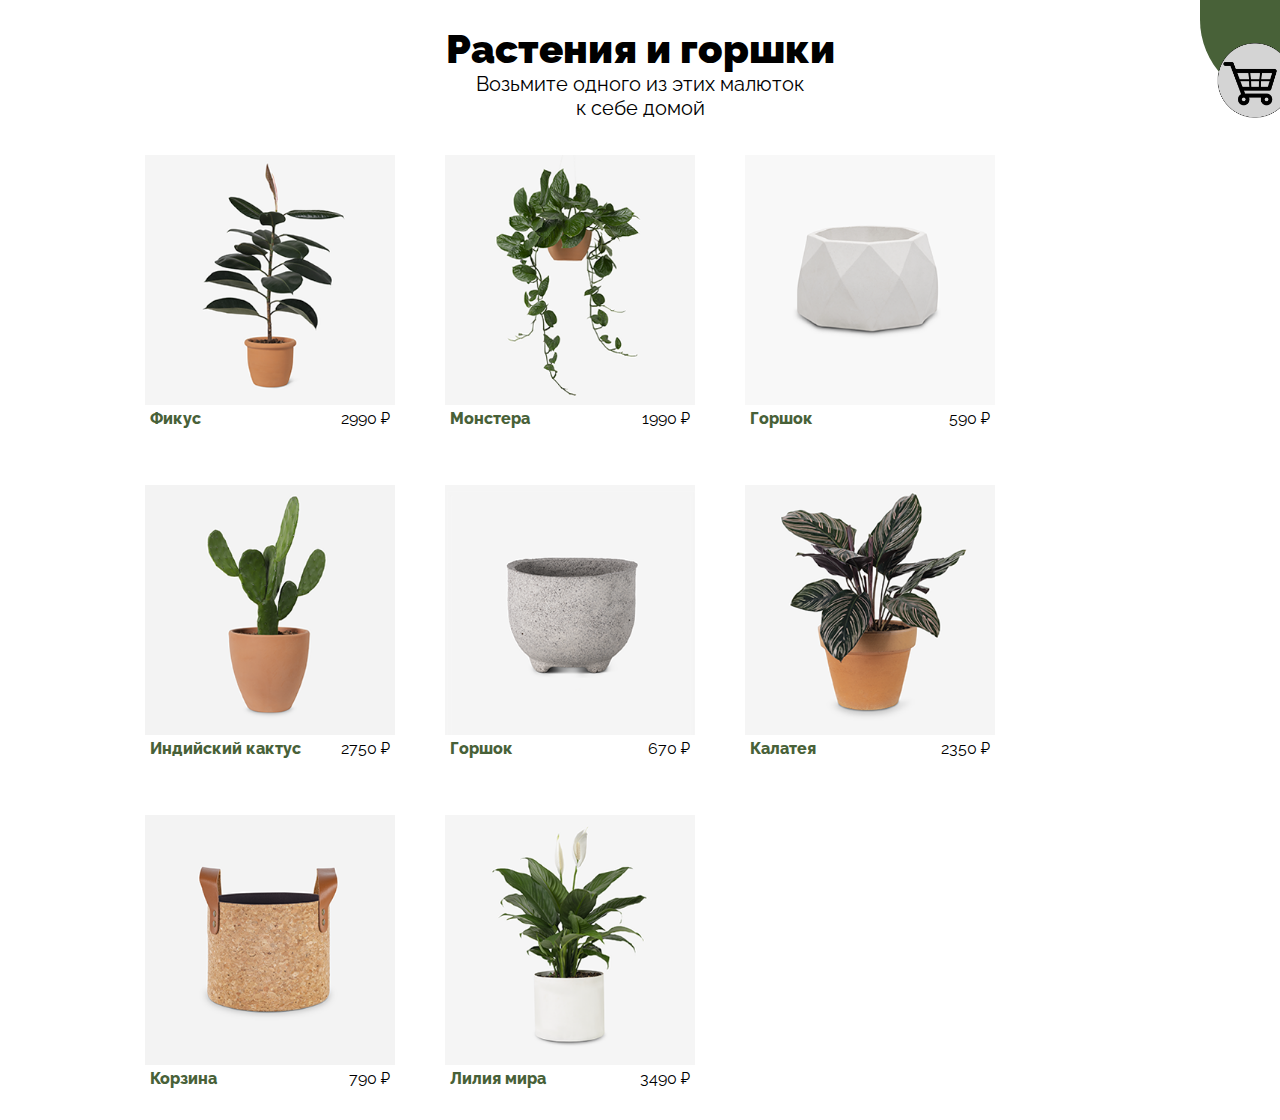
==== shop.html @ bb047523 "New site" ====
<!DOCTYPE html>
<html lang="ru">
<head>
    <meta charset="UTF-8">
    <meta http-equiv="X-UA-Compatible" content="IE=edge">
    <meta name="viewport" content="width=device-width, initial-scale=1.0">
    <link rel= "stylesheet" href="css/style.css"> 
    <title>Shop</title>
</head>
<body>
    <section id="sec8">
        <div id="sec8__title">
            Растения и горшки
        </div> 
        <div id="sec8__subtitle">
            Возьмите одного из этих малюток <br>к себе домой
        </div>
        <div id="sec8__label">
            <img src="img/cart.png" width="80px" class="js-open-modal" data-modal="1" alt="" id="sec8__label-logo">            
        </div>
        <div id="sec8__goods">
            <div class="sec8__item">
                <img src="img/plant8_1.png" width = 250px alt="plant1">
                <div class="sec8__item-name">
                    Фикус
                </div>
                <div class="sec8__item-cost">
                    2990 ₽
                </div>
            </div>
            <div class="sec8__item">
                <img src="img/plant8_2.png" width = 250px alt="plant1">
                <div class="sec8__item-name">
                    Монстера
                </div>
                <div class="sec8__item-cost">
                    1990 ₽
                </div>
            </div>
            <div class="sec8__item">
                <img src="img/plant8_3.png" width = 250px alt="plant1">
                <div class="sec8__item-name">
                    Горшок
                </div>
                <div class="sec8__item-cost">
                    590 ₽
                </div>
            </div>
            <div class="sec8__item">
                <img src="img/plant8_4.png" width = 250px alt="plant1">
                <div class="sec8__item-name">
                    Индийский кактус 
                </div>
                <div class="sec8__item-cost">
                    2750 ₽
                </div>
            </div>
            <div class="sec8__item">
                <img src="img/plant8_5.png" width = 250px alt="plant1">
                <div class="sec8__item-name">
                    Горшок
                </div>
                <div class="sec8__item-cost">
                    670 ₽
                </div>
            </div>
            <div class="sec8__item">
                <img src="img/plant8_6.png" width = 250px alt="plant1">
                <div class="sec8__item-name">
                    Калатея
                </div>
                <div class="sec8__item-cost">
                    2350 ₽
                </div>
            </div>
            <div class="sec8__item">
                <img src="img/plant8_7.png" width = 250px alt="plant1">
                <div class="sec8__item-name">
                    Корзина
                </div>
                <div class="sec8__item-cost">
                    790 ₽
                </div>
            </div>
            <div class="sec8__item">
                <img src="img/plant8_8.png" width = 250px alt="plant1">
                <div class="sec8__item-name">
                    Лилия мира
                </div>
                <div class="sec8__item-cost">
                    3490 ₽
                </div>
            </div>
            
        </div>
</section>
<div class="modal" data-modal="1">
    <!--   Svg иконка для закрытия окна  -->
    <svg class="modal__cross js-modal-close" xmlns="http://www.w3.org/2000/svg"               viewBox="0 0 24 24"><path d="M23.954 21.03l-9.184-9.095 9.092-9.174-2.832-2.807-9.09 9.179-9.176-9.088-2.81 2.81 9.186 9.105-9.095 9.184 2.81 2.81 9.112-9.192 9.18 9.1z"/></svg>
    <p class="modal__title">В вашей корзине пусто</p>
 </div>
 <!-- Подложка под модальным окном -->
 <div class="overlay js-overlay-modal"></div>
     
 <!-- Подключение javascript -->
 <script src="js/modal.js"></script>
 <script src="js/animate.js"></script>
</body>
</html>
---- css/style.css ----
@import url('https://fonts.googleapis.com/css2?family=Raleway:wght@100;200;300;600;900&display=swap');

body {
    font-family: 'Raleway', sans-serif;
    padding: 0;
    margin: 0;
}

.clearfix:after {
    content: '';
    display: table;
    width: 100%;
    clear: both;
}

div {
    box-sizing: border-box;
}

header {
    background: url(../img/Background.png) no-repeat center top / cover;
    height: 100%;
    overflow: hidden;
}

.container {
    width: 1000px;
    margin: 0 auto;
}

nav {
    float: right;
}

.menu__list {
    padding: 0;
    margin: 40px 80px 0 0;
    display: flex;
}

.sub-menu__list>li {
    margin-top: 30px;
}

.menu__list>li:hover .sub-menu__list{
    display: block;
}

.menu li {
    display: block;
    margin-right: 20px;
}

.menu a {
    font-family: 'Raleway', sans-serif;
    font-size: 20px;
    color: #fff;
    text-decoration: none;
    text-transform: uppercase;
}

.sub-menu__list {
    display: none;
    position: absolute;
    left: 1005px;
    top: 60px;
}

.link-hover-center a {
    display: inline-block;
    color: #fff;
    line-height: 1;
    text-decoration: none;
    cursor: pointer;
    position: relative;
}
.link-hover-center a:after {
    display: block;
    content: "";
    background-color: #fff;
    height: 3px;
    width: 0%;
    left: 50%;
    position: absolute;
    -webkit-transition: width .3s ease-in-out;
    -moz--transition: width .3s ease-in-out;
    transition: width .3s ease-in-out;
    -webkit-transform: translateX(-50%);
    -moz-transform: translateX(-50%);
    transform: translateX(-50%);
}
.link-hover-center a:hover:after,
.link-hover-center a:focus:after {
    width: 100%;
}

.title {
    margin-left: 475px;
    margin-top: 180px;
    font-size: 24px;
    color: #fff;
}

.title__second {
    font-size: 75px;
    color: #fff;
    text-transform: uppercase;
    margin: 0;
    font-weight: 900;
}

.subtitle {
    margin-left: 80px;
    margin-top: 160px;
    color: #fff;
}

#firstpage_hr {
    margin-left: 0;
    margin-top: 250px;
    color: #fff;
    width: 200px;
    border: none;
	border-top: 3px solid #fff;
    border-radius: 10px;
}

.subtitle__text {
    font-size: 24px;
}

.logo {
    margin-top: 30px;
    margin-bottom: 25px;
}

#header__hr {
    border: none;
}

/* Второй экран */

#sec2 {
    background: url(../img/background2.png) no-repeat center top / cover;
    height: 100%;
}

.sec2__description {
    font-size: 24px;
    margin-left: 0;
    margin-bottom: 400px;
    padding-top: 40px;
}

.sec2__title {
    font-size: 80px;
    font-weight: 900;
    color: #2c3926;

    transform: translate(0px, 120%);
    opacity: 0;
    transition: all 0.8s ease 0s;
}

.sec2__title._active {
    transform: translate(0px, 0px);
    opacity: 1;
}

.content__item {
    width: 125px;
    float: right;
    text-align: center;
    margin: 25px 30px 100px;
}
.sec2__bg {
    height: 260px;
    margin: 0;
    width: 100%;
    background-color: #fff;
}

/* Третий экран */

#sec3 {
    max-height: 820px;
    position: relative;
}

.sec3__bg1 {
    height: 410px;
    background-color: #f2f2f2;  
}

.sec3__bg2 {
    height: 410px;
    background-color: #fff;
}

.sec3__bg3 {
    height: 550px;
    width: 1020px; 
    position: absolute;
    top: 135px;
    left: 210px;
    z-index: 1;
    background-image: url(../img/plant.png);
    background-size: cover;
}

#inst__tag {
    position: absolute;
    right: 250px;
    bottom: 100px;
    font-size: 22px;
}

#inst__logo {
    position: absolute;
    height: 30px;
    width: 30px;
    background-image: url(../img/inst.png);
    right: 210px;
    bottom: 100px;
    z-index: 2;
}

.sec3__textblock {
    height: 550px;
    width: 350px;
    background-color: #fff;
    position: absolute;
    z-index: 2;
    top: 0;
    left: 300px;
    padding: 70px 30px 20px 30px;
    margin-top: 15px;
}

.textblock__title {
    font-size: 35px;
    text-transform: uppercase;
    font-weight: 800;
}

.textblock__hr {
    width: 250px;
	border-top: 3px solid #000;
    border-radius: 10px;
    margin: 20px 0;
}

#textblock__subtitle {
    font-size: 40px;
    margin-bottom: 20px;
}

.textblock__chracters {
    float: left;
    font-size: 20px;
    display: flex;
    margin-bottom: 40px;
    margin-bottom: 90px;
}

#textblock__characters-text {
    margin-left: 15px;
    margin-top: 10px;
}

#textblock__footer-size {
    font-size: 26px;
}

#textblock__footer-family {
    font-size: 18px;
}

/* Четвертый экран */

#sec4 {
    height: 100%;
    display: flex;
}

.sec4__title {
    font-size: 70px;
    font-weight: 900;
    color: #829c2d;
    margin-top: 120px;

    transform: translate(0px, 120%);
    opacity: 0;
    transition: all 0.8s ease 0s;
}

.sec4__title._active {
    transform: translate(0px, 0px);
    opacity: 1;
    transition: all 0.8s ease 0s;
}

#sec4__subtitle {
    margin-top: 90px;
    margin-bottom: 40px;
    font-size: 30px;
}

#sec4__pic {
    width: 100%;
    float: left;
    display: flex;
    margin-bottom: 135px;
}

.sec4__plant  {
    margin: 10px;
    float: left;
}

/* Пятый экран */

#sec5 {
    height: 100%;
    background: url(../img/background5.png) no-repeat center top / cover;
    overflow: hidden;
}

.sec5__title {
    font-size: 90px;
    color: #313b30;
    font-weight: 900;
    margin-top: 80px;
    margin-bottom: 18px;

    transform: translate(0px, 120%);
    opacity: 0;
    transition: all 0.8s ease 0s;
}

.sec5__title._active {
    transform: translate(0px, 0px);
    opacity: 1;
    transition: all 0.8s ease 0s;
}

#sec5__subtitle {
    font-size: 30px;
    margin-bottom: 550px;
}

/* Шестой экран */

#sec6 {
    height: 820px;
    background: url(../img/background6.png) no-repeat center top / cover;
    overflow: hidden;
}

.sec6__title {
    font-size: 90px;
    color: #000;
    font-weight: 900;
    margin-top: 150px;
    margin-bottom: 65px;

    transform: translate(0px, 120%);
    opacity: 0;
    transition: all 0.8s ease 0s;
}

.sec6__title._active {
    transform: translate(0px, 0px);
    opacity: 1;
    transition: all 0.8s ease 0s;   
}

#sec6__subtitle {
    font-size: 34px;
    margin-bottom: 280px;
}

/* Седьмой экран */

#sec7 {
    height: 820px;
    background: url(../img/background7.png) no-repeat center top / cover;
    overflow: hidden;
}

.sec7__title {
    font-size: 60px;
    color: #fff;
    font-weight: 900;
    margin-top: 340px;
    margin-bottom: 95px;
    text-align: right;
    transform: translate(0px, 120%);
    opacity: 0;
    transition: all 0.8s ease 0s;
}

.sec7__title._active {
    transform: translate(0px, 0px);
    opacity: 1;
    transition: all 0.8s ease 0s;
}

.sec7__subtitle {
    font-size: 40px;
    color: #fff;
    font-weight: 700;
    margin-bottom: 20px;
    text-align: right;

    transform: translate(0px, 120%);
    opacity: 0;
    transition: all 0.8s ease 0s;
}

.sec7__subtitle._active {
    transform: translate(0px, 0px);
    opacity: 1;
    transition: all 0.8s ease 0.4s;
}

#sec7__text {
    font-size: 34px;
    color: #fff;
    margin-bottom: 135px;
    text-align: right;
}

/* Восьмой экран */

#sec8 {
    height: 820px;
    background-color: #fff;
}

#sec8__title {
    font-size: 40px;
    color: #000;
    font-weight: 900;
    text-align: center;
    padding-top: 25px;
}

#sec8__subtitle {
    font-size: 20px;
    color: #000;
    text-align: center;
}

#sec8__label {
    width: 135px;
    height: 100px;
    background-color: #486138;
    margin-top: -120px;
    margin-left: 1200px;
    text-align: center;
    border-radius: 0 0 15px 80px;
}

#sec8__label-logo {
    float: right;
    margin-right: 40px;
    margin-top: 40px;    
}

#sec8__goods {
    max-width: 1200px;
    height: 650px;
    margin: 30px 120px;
}

.sec8__item {
    float: left;
    display: block;
    width: 250px;
    height: 280px;
    margin: 25px;
}

.sec8__item-photo {
    width: 250px;
    height: 250px;
}

.sec8__item-name {
    display: inline-block;
    margin-left: 5px;
    color: #486138;
    font-weight: 800;
}

.sec8__item-cost {
    display: block;
    text-align: right;
    margin-left: auto;
    margin-right: 5px;
    width: auto;
    position: relative;
    float: right;
}

/* Девятый экран */

#sec9 {
    height: 820px;
    background: url(../img/background9.png) no-repeat center top / cover;
    overflow: hidden;
    display: block;
}

#sec9__title {
    font-size: 60px;
    color: #fff;
    font-weight:normal;
    margin: 200px 400px 60px -50px;
    text-align: right;
}

#sec9__button {
    background: #4e5e56;
    color: #fff;
    border-radius: 8px;
    display: block;
    width: 240px;
    padding: 20px 0;
    margin: 0 auto;
    text-decoration: none;
    text-align: center;
    text-transform: uppercase;
    font-weight: 700;
}

#sec9__footer {
    margin-top: 240px;
    height: 120px;
    background-color: #181d1a;
    text-align: center;
}

#sec9__footer-text {
    padding: 10px;
    margin-right: 50px;
    font-size: 24px;
    color: #fff;
}





/* Стили для подложки */

.overlay {
   
    /* Скрываем подложку  */
    opacity: 0;
    visibility: hidden;
    
    position: fixed;
    top: 0;
    left: 0;
    width: 100%;
    height: 100%;
    background-color: rgba(0, 0, 0, .5);
    z-index: 20;
    transition: .3s all;
 }
 
 
 /* Стили для модальных окон */ 
 .modal {    
    /* Скрываем окна  */
    opacity: 0;
    visibility: hidden;
    /*  Установаем ширину окна  */
    width: 100%;
    max-width: 500px;
    /*  Центрируем и задаем z-index */
    position: fixed;
    top: 50%;
    left: 50%;
    transform: translate(-50%, -50%);
    z-index: 30; /* Должен быть выше чем у подложки*/
    /*  Побочные стили   */
    box-shadow: 0 3px 10px -.5px rgba(0, 0, 0, .2); 
    text-align: center;
    padding: 30px;
    border-radius: 3px;
    background-color: #fff;
    transition: 0.3s all;
 }
 
 
 /* Стили для активных классов подложки и окна */ 
 .modal.active,
 .overlay.active{
    opacity: 1;
    visibility: visible;
 }
 /* Стили для кнопки закрытия */ 
 .modal__cross {
    width: 15px;
    height: 15px;
    position: absolute;
    top: 20px;
    right: 20px;
    fill: #444;
    cursor: pointer;
 }
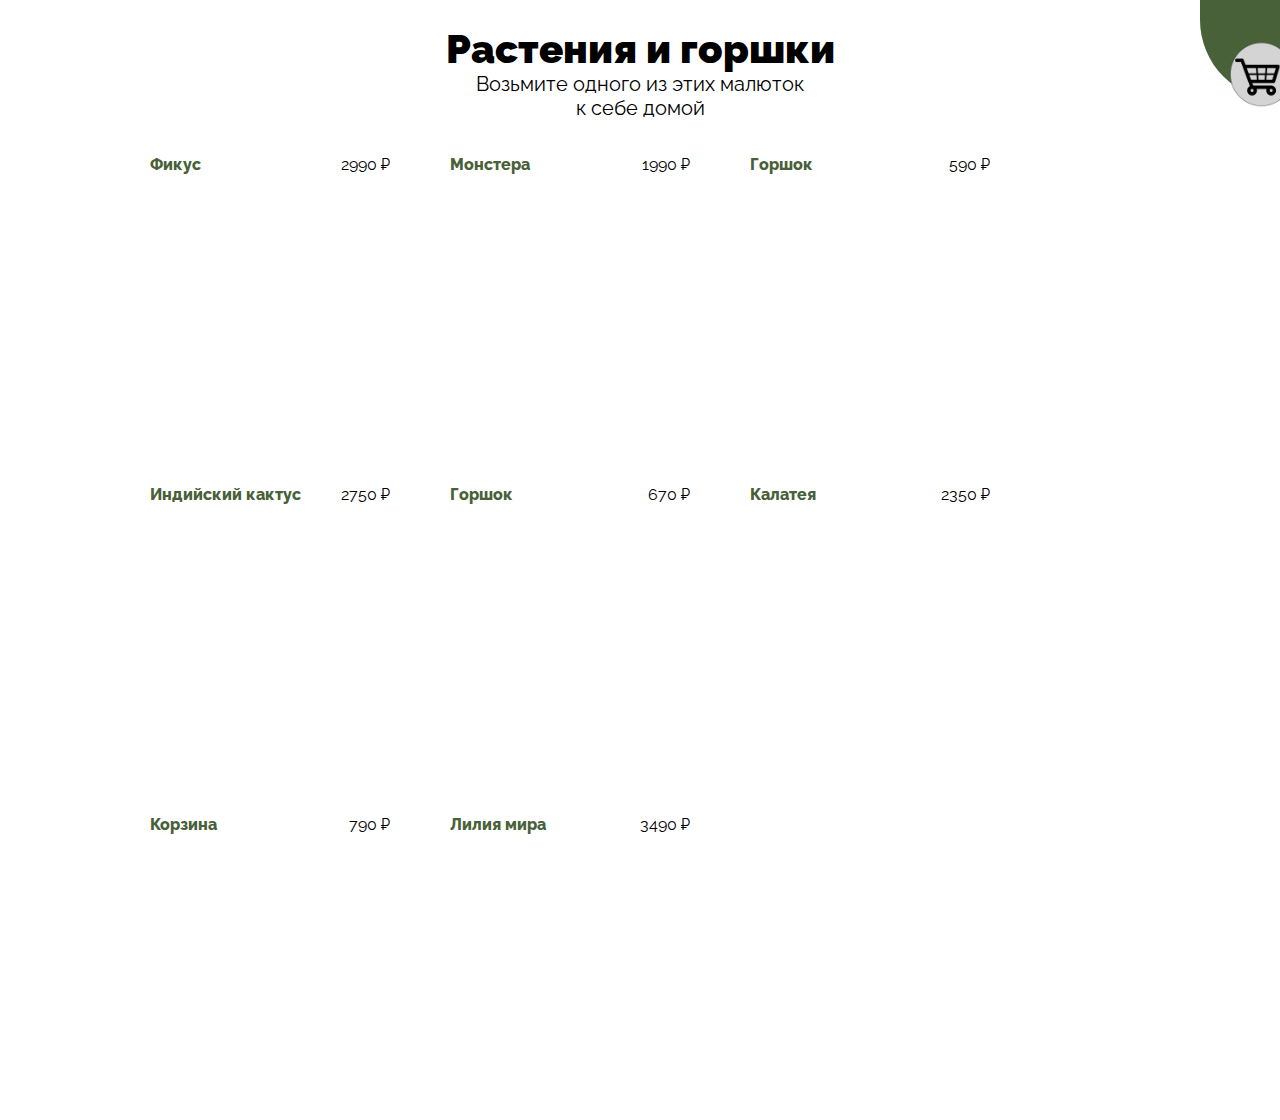
==== commit 0e626ff6: "Add files via upload" ====
--- a/shop.html
+++ b/shop.html
@@ -9,6 +9,7 @@
 </head>
 <body>
     <section id="sec8">
+    <div class="container2">
         <div id="sec8__title">
             Растения и горшки
         </div> 
@@ -16,11 +17,11 @@
             Возьмите одного из этих малюток <br>к себе домой
         </div>
         <div id="sec8__label">
-            <img src="img/cart.png" width="80px" class="js-open-modal" data-modal="1" alt="" id="sec8__label-logo">            
+            <img src="img/cart.png" width="50%" class="js-open-modal" data-modal="1" alt="" id="sec8__label-logo">            
         </div>
         <div id="sec8__goods">
             <div class="sec8__item">
-                <img src="img/plant8_1.png" width = 250px alt="plant1">
+                <div id="item-photo1"></div>
                 <div class="sec8__item-name">
                     Фикус
                 </div>
@@ -28,8 +29,8 @@
                     2990 ₽
                 </div>
             </div>
-            <div class="sec8__item">
-                <img src="img/plant8_2.png" width = 250px alt="plant1">
+             <div class="sec8__item">
+                <div id="item-photo2"></div>
                 <div class="sec8__item-name">
                     Монстера
                 </div>
@@ -38,7 +39,7 @@
                 </div>
             </div>
             <div class="sec8__item">
-                <img src="img/plant8_3.png" width = 250px alt="plant1">
+                <div id="item-photo3"></div>
                 <div class="sec8__item-name">
                     Горшок
                 </div>
@@ -47,7 +48,7 @@
                 </div>
             </div>
             <div class="sec8__item">
-                <img src="img/plant8_4.png" width = 250px alt="plant1">
+                <div id="item-photo4"></div>
                 <div class="sec8__item-name">
                     Индийский кактус 
                 </div>
@@ -56,7 +57,7 @@
                 </div>
             </div>
             <div class="sec8__item">
-                <img src="img/plant8_5.png" width = 250px alt="plant1">
+                <div id="item-photo5"></div>
                 <div class="sec8__item-name">
                     Горшок
                 </div>
@@ -65,7 +66,7 @@
                 </div>
             </div>
             <div class="sec8__item">
-                <img src="img/plant8_6.png" width = 250px alt="plant1">
+                <div id="item-photo6"></div>
                 <div class="sec8__item-name">
                     Калатея
                 </div>
@@ -74,7 +75,7 @@
                 </div>
             </div>
             <div class="sec8__item">
-                <img src="img/plant8_7.png" width = 250px alt="plant1">
+                <div id="item-photo7"></div>
                 <div class="sec8__item-name">
                     Корзина
                 </div>
@@ -83,17 +84,17 @@
                 </div>
             </div>
             <div class="sec8__item">
-                <img src="img/plant8_8.png" width = 250px alt="plant1">
+                <div id="item-photo8"></div>
                 <div class="sec8__item-name">
                     Лилия мира
                 </div>
                 <div class="sec8__item-cost">
                     3490 ₽
                 </div>
-            </div>
-            
+            </div>    
         </div>
-</section>
+    </div>
+    </section>
 <div class="modal" data-modal="1">
     <!--   Svg иконка для закрытия окна  -->
     <svg class="modal__cross js-modal-close" xmlns="http://www.w3.org/2000/svg"               viewBox="0 0 24 24"><path d="M23.954 21.03l-9.184-9.095 9.092-9.174-2.832-2.807-9.09 9.179-9.176-9.088-2.81 2.81 9.186 9.105-9.095 9.184 2.81 2.81 9.112-9.192 9.18 9.1z"/></svg>
